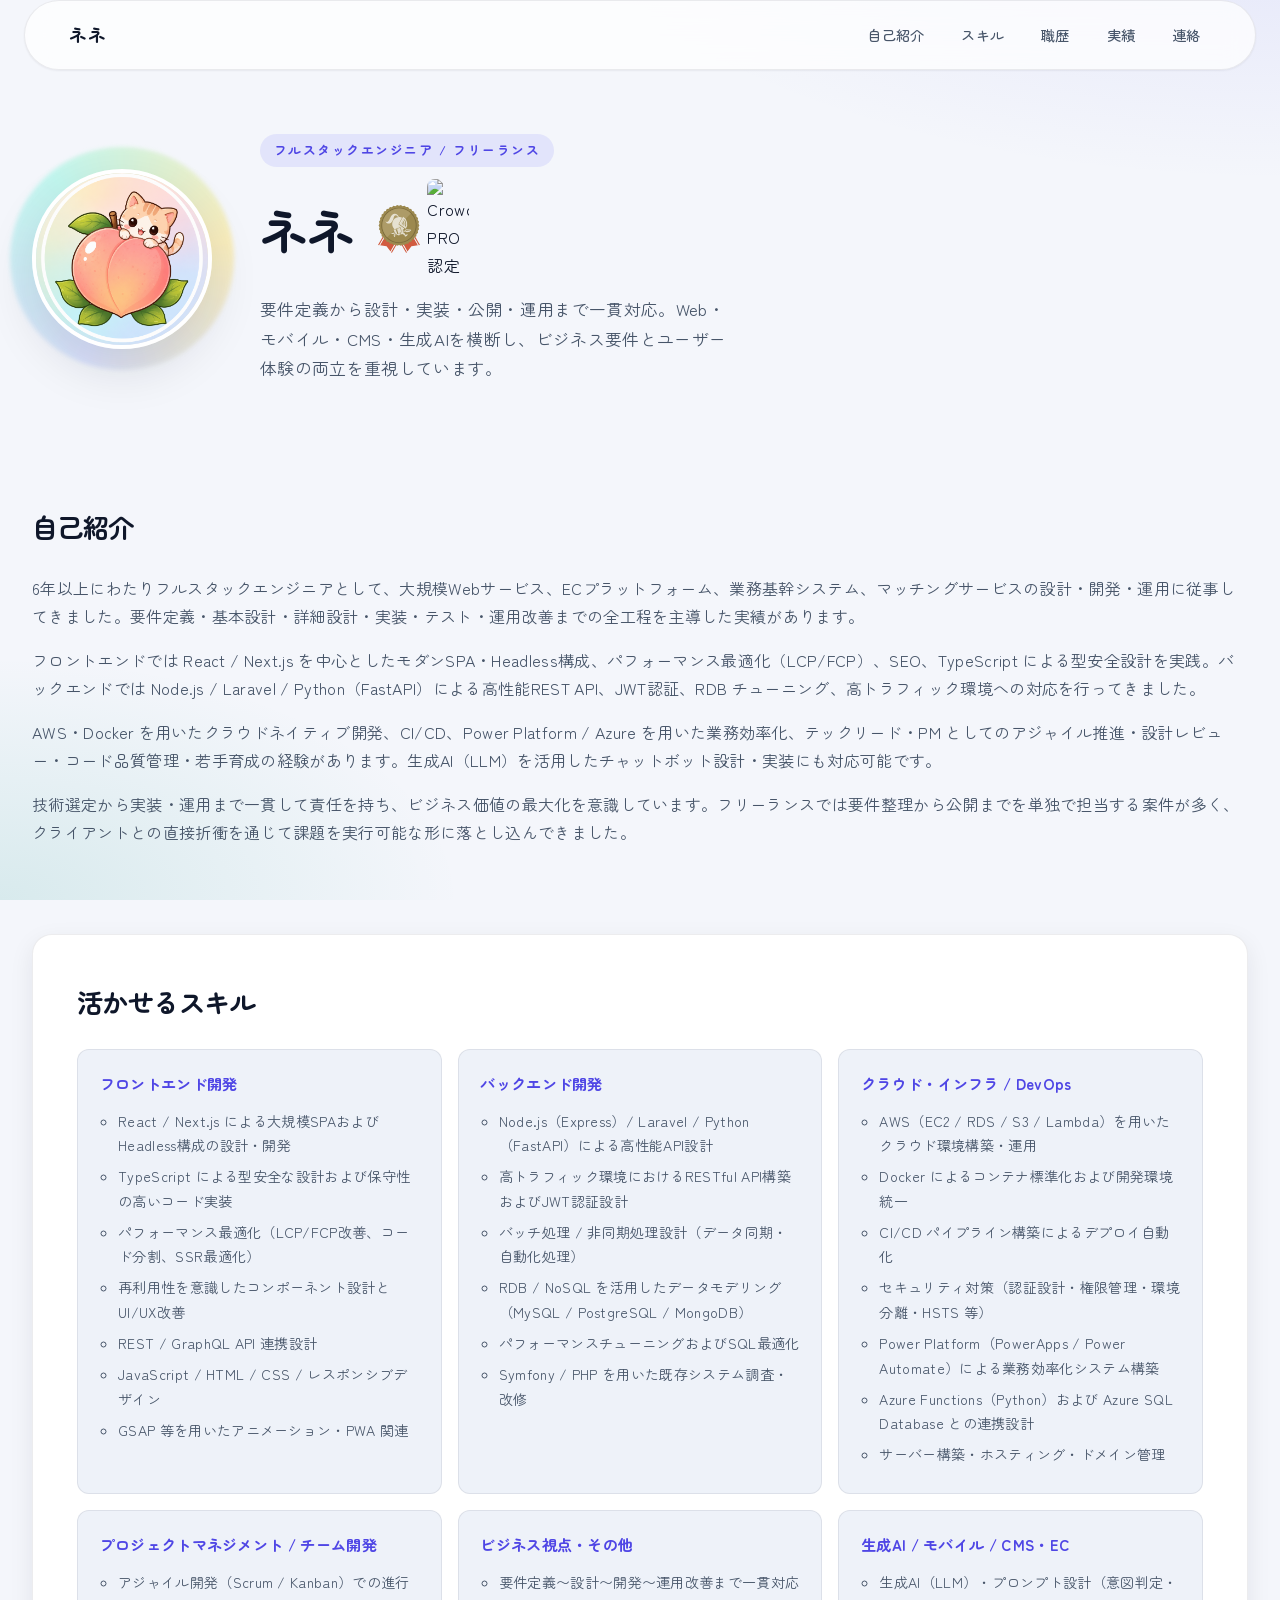
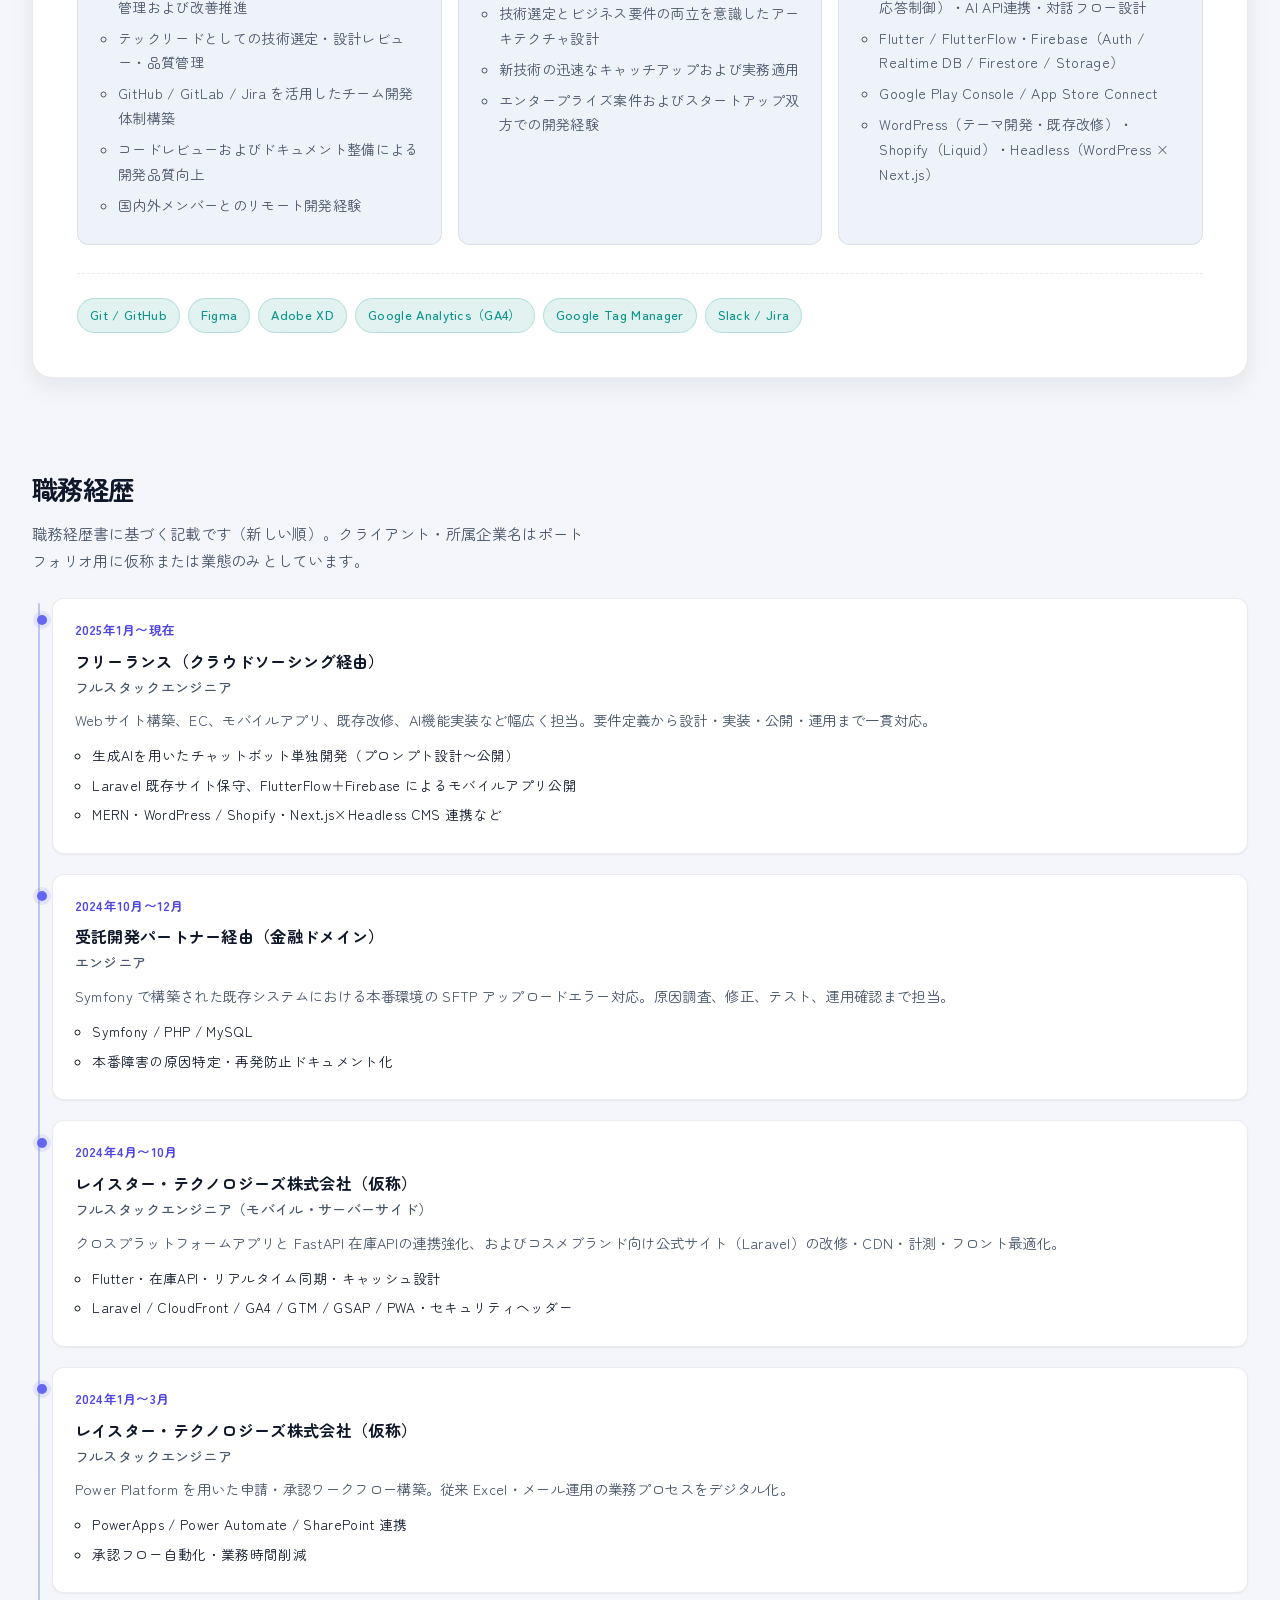
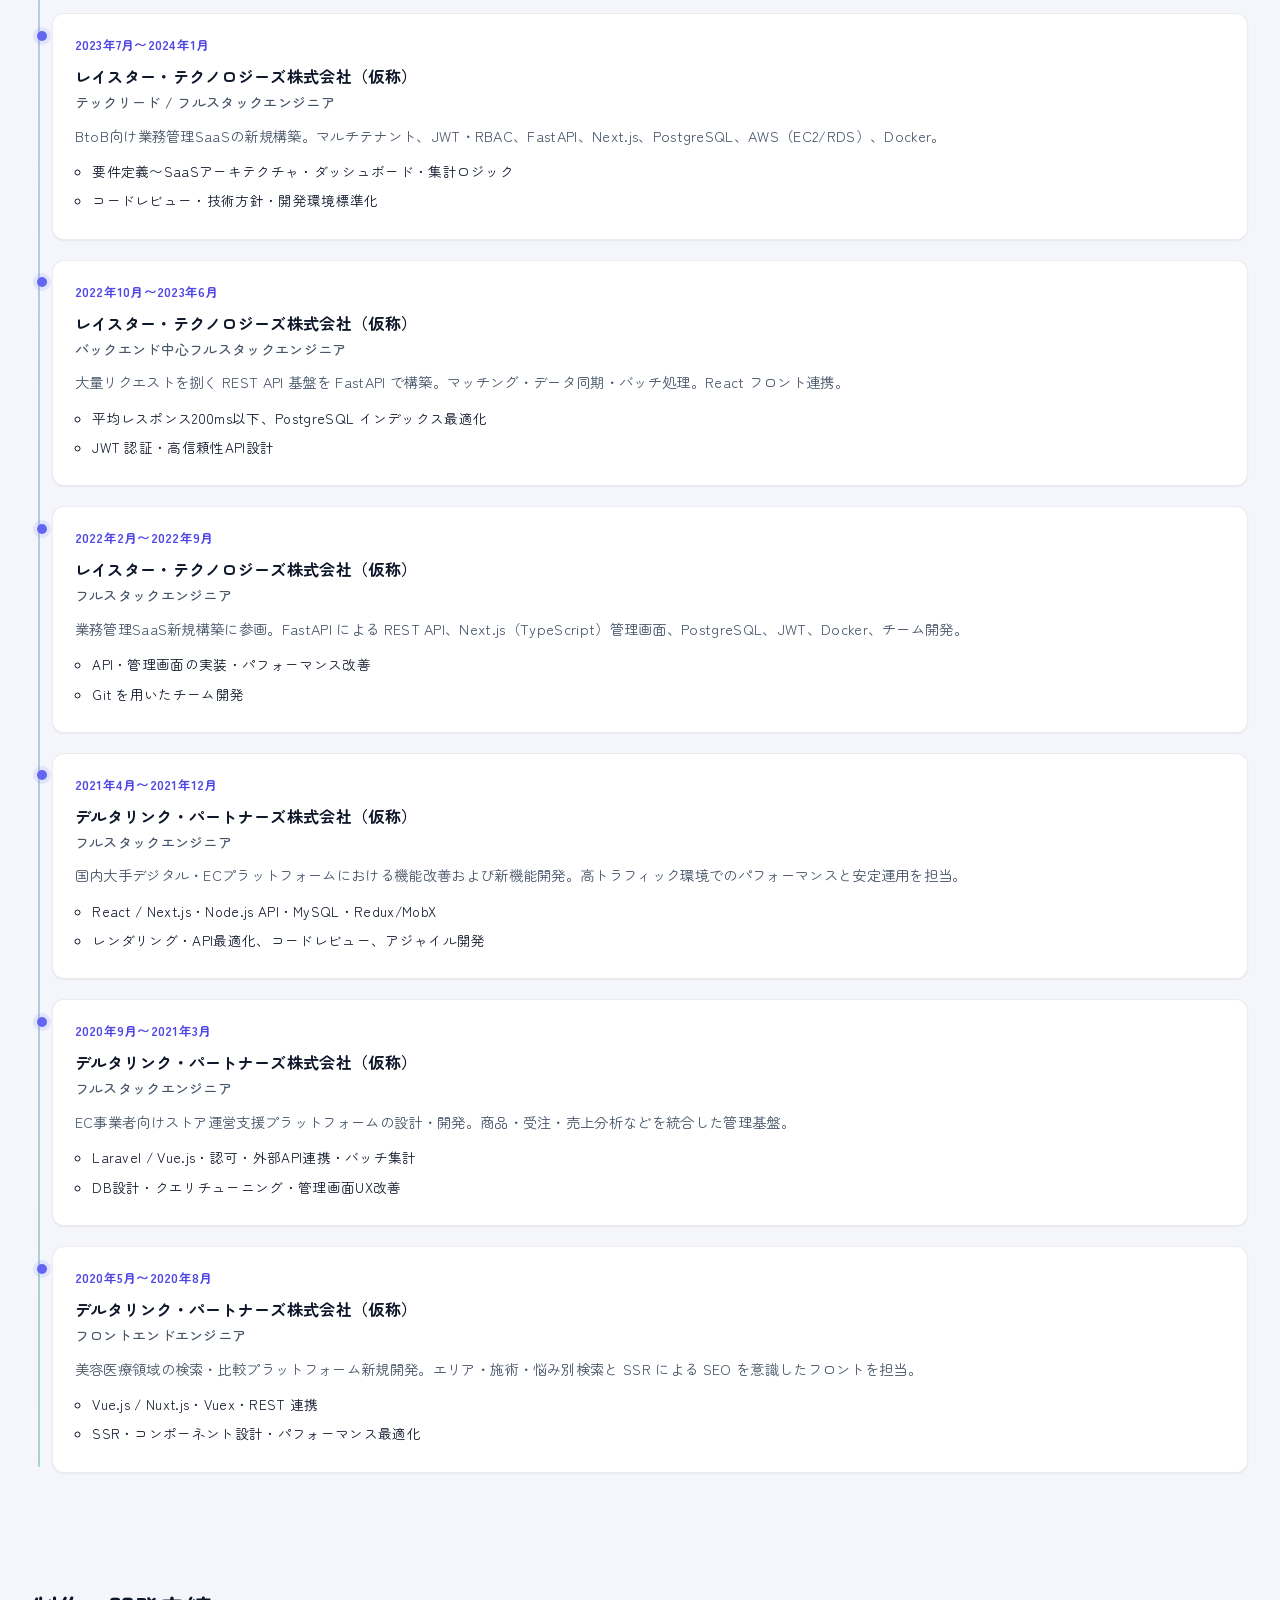
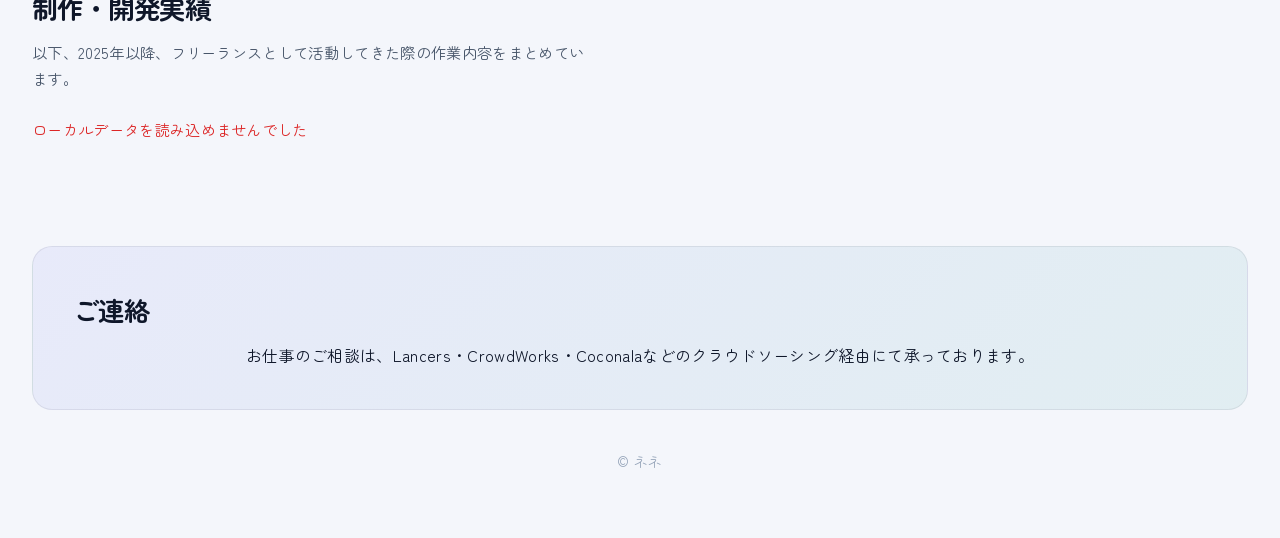
==== index.html @ 9980158f "Init" ====
<!doctype html>
<html lang="ja">
  <head>
    <meta charset="UTF-8" />
    <link rel="preconnect" href="https://fonts.googleapis.com" />
    <link rel="preconnect" href="https://fonts.gstatic.com" crossorigin />
    <link
      href="https://fonts.googleapis.com/css2?family=M+PLUS+Rounded+1c:wght@400;500;700;800&family=Zen+Maru+Gothic:wght@400;500;700&display=swap"
      rel="stylesheet"
    />
    <link rel="icon" type="image/png" href="/avatar.png" />
    <meta name="viewport" content="width=device-width, initial-scale=1.0" />
    <meta name="description" content="ネネのポートフォリオ。フルスタックエンジニアとしての実績とスキル。" />
    <title>ネネ — ポートフォリオ</title>
    <script type="module" crossorigin src="/assets/index-CejS1i5n.js"></script>
    <link rel="stylesheet" crossorigin href="/assets/index-DqCKIw-B.css">
  </head>
  <body>
    <div id="root"></div>
  </body>
</html>
---- assets/index-DqCKIw-B.css ----
:root{--bg:#f4f6fb;--bg-elevated:#fff;--bg-muted:#eef2f9;--text:#0f172a;--text-soft:#475569;--text-muted:#94a3b8;--accent:#6366f1;--accent-soft:#6366f11f;--accent-hot:#4f46e5;--leaf:#0d9488;--leaf-soft:#0d94881f;--border:#0f172a14;--border-strong:#0f172a1f;--shadow-sm:0 1px 2px #0f172a0f;--shadow-md:0 8px 24px #0f172a14;--shadow-lg:0 20px 50px #0f172a1f;--radius:20px;--radius-sm:12px;--font:"Zen Maru Gothic", "M PLUS Rounded 1c", "Hiragino Maru Gothic ProN", "Yu Gothic UI", "Meiryo", sans-serif;--lightningcss-light:initial;--lightningcss-dark: ;color-scheme:light only}*,:before,:after{box-sizing:border-box}html{scroll-behavior:smooth}body{font-family:var(--font);letter-spacing:.02em;color:var(--text);background:var(--bg);background-image:radial-gradient(120% 80% at 100% -20%,#6366f126,#0000 50%),radial-gradient(80% 60% at 0 100%,#0d94881f,#0000 45%);background-attachment:fixed;margin:0;font-size:1rem;line-height:1.75}#root{min-height:100svh}a{color:var(--accent-hot);text-underline-offset:3px}a:hover{color:var(--leaf)}button,input,textarea,select{font-family:inherit}.sr-only{clip:rect(0, 0, 0, 0);white-space:nowrap;border:0;width:1px;height:1px;margin:-1px;padding:0;position:absolute;overflow:hidden}.layout{max-width:1440px;margin:0 auto;padding:0 clamp(1rem,3vw,2rem) 4rem}main section[id]{scroll-margin-top:5.5rem}.site-header{z-index:40;border:1px solid var(--border);-webkit-backdrop-filter:blur(14px);backdrop-filter:blur(14px);box-shadow:var(--shadow-sm);background:#ffffffb8;border-radius:999px;flex-wrap:wrap;justify-content:space-between;align-items:center;gap:1rem;margin:0 -.5rem;padding:1rem 2.75rem;display:flex;position:sticky;top:0}.logo{letter-spacing:.06em;color:var(--text);font-size:1.1rem;font-weight:700;text-decoration:none}.logo:hover{color:var(--accent-hot)}.nav{flex-wrap:wrap;gap:.35rem 1rem;display:flex}.nav-toggle{display:none}.nav a{color:var(--text-soft);border-radius:999px;padding:.35rem .65rem;font-size:.88rem;font-weight:500;text-decoration:none;transition:background .15s,color .15s}.nav a:hover{color:var(--text);background:var(--accent-soft)}@media (width<=720px){.site-header{border-radius:14px;gap:.65rem;padding:.8rem 1rem;position:sticky;top:.5rem}.nav-toggle{border:1px solid var(--border);cursor:pointer;background:#fff;border-radius:10px;flex-direction:column;justify-content:center;gap:4px;width:2.4rem;height:2.4rem;margin-left:auto;padding:0;display:inline-flex}.nav-toggle__bar{background:var(--text);border-radius:999px;width:18px;height:2px;margin:0 auto;display:block}.nav{border-top:1px solid var(--border);gap:.35rem .5rem;width:100%;margin-top:.3rem;padding-top:.55rem;display:none}.nav.is-open{display:flex}}.hero{grid-template-columns:auto 1fr;align-items:center;gap:clamp(1.5rem,4vw,3rem);padding:clamp(2rem,5vw,4rem) 0;display:grid}@media (width<=720px){.hero{text-align:center;grid-template-columns:1fr}.hero__text{text-align:center}.hero__visual{justify-self:center}}.hero__visual{aspect-ratio:1;flex-shrink:0;width:clamp(140px,28vw,180px);position:relative}@keyframes hero-blob-spin{0%{transform:rotate(0)}to{transform:rotate(360deg)}}.hero__blob{opacity:.55;filter:blur(2px);z-index:0;transform-origin:50%;background:conic-gradient(from 200deg,#c7d2fe,#99f6e4,#fde68a,#c7d2fe);border-radius:50%;animation:10s linear infinite hero-blob-spin;position:absolute;inset:-12%}@media (prefers-reduced-motion:reduce){.hero__blob{animation:none}}.hero__avatar{z-index:1;box-sizing:border-box;object-fit:cover;width:100%;height:100%;box-shadow:var(--shadow-lg);border:4px solid #fff;border-radius:50%;margin:0;padding:0;display:block;position:relative}.hero__eyebrow{letter-spacing:.12em;text-transform:uppercase;color:var(--accent-hot);background:var(--accent-soft);border-radius:999px;margin:0 0 .75rem;padding:.35rem .85rem;font-size:.8rem;font-weight:600;display:inline-block}.hero h1{letter-spacing:-.02em;margin:0;font-size:clamp(2rem,4.5vw,3rem);font-weight:700;line-height:1.15}.hero__title-row{flex-wrap:wrap;align-items:center;gap:1.5rem;margin:0 0 1rem;display:flex}.hero__rank-icons{align-items:center;gap:.45rem;display:inline-flex}.hero__lead{max-width:52ch;color:var(--text-soft);margin:0;font-size:1.05rem}.hero__certified-icon{border-radius:8px;width:42px;height:auto;display:block}.section{padding:clamp(2.5rem,5vw,3.5rem) 0}.section-head{margin-bottom:1.5rem}.section__title{letter-spacing:-.02em;margin:0 0 .5rem;font-size:clamp(1.35rem,2.5vw,1.65rem);font-weight:700}.section__subtitle{max-width:70ch;color:var(--text-soft);margin:0;font-size:.95rem}.section--muted{background:var(--bg-elevated);border-radius:var(--radius);border:1px solid var(--border);box-shadow:var(--shadow-md);margin:2rem 0;padding:clamp(2rem,4vw,2.75rem)}.section--accent{border-radius:var(--radius);border:1px solid var(--border);background:linear-gradient(135deg,#6366f114 0%,#0d948814 100%);margin-top:2rem;padding:clamp(2rem,4vw,2.5rem)}.prose p{color:var(--text-soft);margin:0 0 1rem}.prose p:last-child{margin-bottom:0}.prose--center{text-align:center;margin:0}.skill-grid{grid-template-columns:repeat(auto-fill,minmax(280px,1fr));gap:1rem;margin:0;padding:0;list-style:none;display:grid}.skill-card{background:var(--bg-muted);border:1px solid var(--border);border-radius:var(--radius-sm);height:100%;padding:1.25rem 1.35rem;transition:border-color .15s,box-shadow .15s}.skill-card:hover{border-color:var(--border-strong);box-shadow:var(--shadow-sm)}.skill-card__label{color:var(--accent-hot);margin:0 0 .75rem;font-size:.95rem;font-weight:600}.skill-card__list{color:var(--text-soft);margin:0;padding-left:1.15rem;font-size:.88rem}.skill-card__list li{margin-bottom:.4rem}.skill-tags{border-top:1px dashed var(--border);flex-wrap:wrap;gap:.5rem;margin-top:1.75rem;padding-top:1.5rem;display:flex}.skill-tag{background:var(--leaf-soft);color:var(--leaf);border:1px solid #0d948833;border-radius:999px;padding:.35rem .75rem;font-size:.8rem;font-weight:500}.experience .section__subtitle{margin-top:.35rem}.timeline{margin:0;padding:0 0 0 1.25rem;list-style:none;position:relative}.timeline:before{content:"";background:linear-gradient(180deg, var(--accent), var(--leaf));opacity:.35;border-radius:2px;width:2px;position:absolute;top:.35rem;bottom:.35rem;left:.35rem}.timeline__item{margin-bottom:1.25rem;position:relative}.timeline__item:last-child{margin-bottom:0}.timeline__item:before{content:"";background:var(--accent);width:10px;height:10px;box-shadow:0 0 0 4px var(--accent-soft);z-index:1;border-radius:50%;position:absolute;top:1.1rem;left:-.95rem}.timeline__card{background:var(--bg-elevated);border:1px solid var(--border);border-radius:var(--radius-sm);box-shadow:var(--shadow-sm);max-width:100%;padding:1.25rem 1.35rem}.timeline__period{color:var(--accent-hot);letter-spacing:.02em;font-size:.8rem;font-weight:700}.timeline__org{color:var(--text);margin-top:.35rem;font-size:1rem;font-weight:700}.timeline__role{color:var(--text-soft);margin-bottom:.5rem;font-size:.88rem;font-weight:500}.timeline__summary{color:var(--text-soft);margin:0 0 .75rem;font-size:.9rem}.timeline__highlights{color:var(--text);margin:0;padding-left:1.1rem;font-size:.85rem}.timeline__highlights li{margin-bottom:.35rem}.status{color:var(--text-soft);font-size:.95rem}.status--error{color:#dc2626}.work-grid{grid-template-columns:repeat(auto-fill,minmax(min(100%,340px),1fr));gap:1.5rem;margin:0;padding:0;list-style:none;display:grid}.work-tile{background:var(--bg-elevated);border-radius:var(--radius-sm);border:1px solid var(--border);height:100%;box-shadow:var(--shadow-sm);flex-direction:column;transition:transform .18s,box-shadow .18s;display:flex;overflow:hidden}.work-tile:hover{box-shadow:var(--shadow-md);transform:translateY(-3px)}.work-tile__media{border-bottom:1px solid var(--border)}.work-tile__body{cursor:pointer;text-align:left;width:100%;font:inherit;color:inherit;background:0 0;border:none;flex-direction:column;flex:1;align-items:flex-start;gap:.5rem;margin:0;padding:1.1rem 1.2rem 1.25rem;display:flex}.work-tile__badges{flex-wrap:wrap;align-items:center;gap:.5rem;display:flex}.work-tile__no{color:var(--text-muted);font-size:.75rem;font-weight:600}.work-tile__period{color:var(--leaf);background:var(--leaf-soft);border-radius:6px;padding:.2rem .55rem;font-size:.8rem;font-weight:700}.work-tile__title{color:var(--text);-webkit-line-clamp:3;-webkit-box-orient:vertical;margin:0;font-size:.98rem;font-weight:600;line-height:1.45;display:-webkit-box;overflow:hidden}.work-tile__cta{color:var(--accent-hot);margin-top:auto;font-size:.82rem;font-weight:600}.work-tile__body:hover .work-tile__cta{text-underline-offset:3px;text-decoration:underline}.image-slider{background:#0f172a;width:100%;position:relative;overflow:hidden}.image-slider--sm{aspect-ratio:16/10}.image-slider--lg{aspect-ratio:16/9;max-height:min(52vh,480px)}.image-slider--empty{box-sizing:border-box;background:linear-gradient(145deg,#f1f5f9 0%,#e2e8f0 55%,#cbd5e1 100%);border:1px dashed #94a3b8a6;justify-content:center;align-items:center;display:flex}.image-slider__empty-inner{text-align:center;flex-direction:column;justify-content:center;align-items:center;gap:.35rem;max-width:22ch;padding:1rem 1.25rem;display:flex}.image-slider__empty-icon{opacity:.92;filter:drop-shadow(0 2px 6px #0f172a1f)}.image-slider__empty-title{color:var(--text-soft);letter-spacing:.04em;font-size:.92rem;font-weight:700}.image-slider__empty-hint{color:var(--text-muted);font-size:.75rem;line-height:1.45}.image-slider__viewport{position:absolute;inset:0;overflow:hidden}.image-slider__track{will-change:transform;flex-flow:row;height:100%;transition:transform .55s cubic-bezier(.33,1,.68,1);display:flex}@media (prefers-reduced-motion:reduce){.image-slider__track{transition:transform .01ms}}.image-slider__slide{flex-shrink:0;min-width:0;height:100%}.image-slider__slide-hit{cursor:default;width:100%;height:100%}.image-slider__slide-hit[role=button]{cursor:pointer}.image-slider__img{object-fit:cover;vertical-align:middle;width:100%;height:100%;display:block}.image-slider__nav{width:2.25rem;height:2.25rem;color:var(--text);cursor:pointer;box-shadow:var(--shadow-sm);z-index:2;background:#ffffffeb;border:none;border-radius:50%;justify-content:center;align-items:center;font-size:1.25rem;line-height:1;display:flex;position:absolute;top:50%;transform:translateY(-50%)}.image-slider__nav:hover{background:#fff}.image-slider__nav--prev{left:.5rem}.image-slider__nav--next{right:.5rem}.image-slider__dots{z-index:2;gap:.35rem;display:flex;position:absolute;bottom:.5rem;left:50%;transform:translate(-50%)}.image-slider__dot{background:#ffffff73;border-radius:50%;width:6px;height:6px;transition:width .35s,background .25s,border-radius .25s}.image-slider__dot.is-active{background:#fff;border-radius:999px;width:18px}.modal-backdrop{z-index:100;-webkit-backdrop-filter:blur(6px);backdrop-filter:blur(6px);background:#0f172a8c;justify-content:center;align-items:flex-start;padding:clamp(1rem,3vh,2rem);display:flex;position:fixed;inset:0;overflow-y:auto}.modal-dialog{background:var(--bg-elevated);border-radius:var(--radius);border:1px solid var(--border);width:min(920px,100%);box-shadow:var(--shadow-lg);margin:auto;position:relative;overflow:hidden}.modal-close{z-index:5;width:2.5rem;height:2.5rem;color:var(--text);cursor:pointer;box-shadow:var(--shadow-sm);background:#fffffff2;border:none;border-radius:50%;font-size:1.5rem;line-height:1;position:absolute;top:.65rem;right:.65rem}.modal-close:hover{background:#fff}@media (width<=720px){.modal-close{width:2rem;height:2rem;font-size:1.2rem;top:.5rem;right:.5rem}.image-slider__nav{width:1.85rem;height:1.85rem;font-size:1rem}.image-slider__nav--prev{left:.35rem}.image-slider__nav--next{right:.35rem}}.modal-dialog__slider{border-bottom:1px solid var(--border)}.modal-dialog__body{max-height:min(60vh,560px);padding:1.25rem 1.5rem 1.75rem;overflow-y:auto}.modal-dialog__meta{flex-wrap:wrap;align-items:center;gap:.5rem;margin:0 0 .5rem;display:flex}.modal-dialog__no{color:var(--text-muted);font-size:.8rem;font-weight:600}.modal-dialog__period{color:var(--leaf);font-size:.85rem;font-weight:700}.modal-dialog__title{margin:0;font-size:1.2rem;font-weight:700;line-height:1.4}.modal-dialog__title-row{justify-content:space-between;align-items:flex-start;gap:.75rem;margin:0 0 1rem;display:flex}.modal-dialog__visit-link{border:1px solid var(--border-strong);background:var(--accent-soft);color:var(--accent-hot);border-radius:999px;flex-shrink:0;align-items:center;padding:.35rem .7rem;font-size:.78rem;font-weight:700;line-height:1;text-decoration:none;display:inline-flex}.modal-dialog__visit-link:hover{text-underline-offset:3px;text-decoration:underline}.modal-block{margin-top:1.1rem}.modal-block:first-of-type{margin-top:0}.modal-block__label{letter-spacing:.06em;text-transform:uppercase;color:var(--accent-hot);margin:0 0 .4rem;font-size:.75rem;font-weight:700}.modal-block__text{color:var(--text-soft);margin:0;font-size:.9rem}.modal-block__text.pre{white-space:pre-wrap}.site-footer{text-align:center;color:var(--text-muted);padding:2.5rem 0 0;font-size:.85rem}.site-footer p{margin:0}
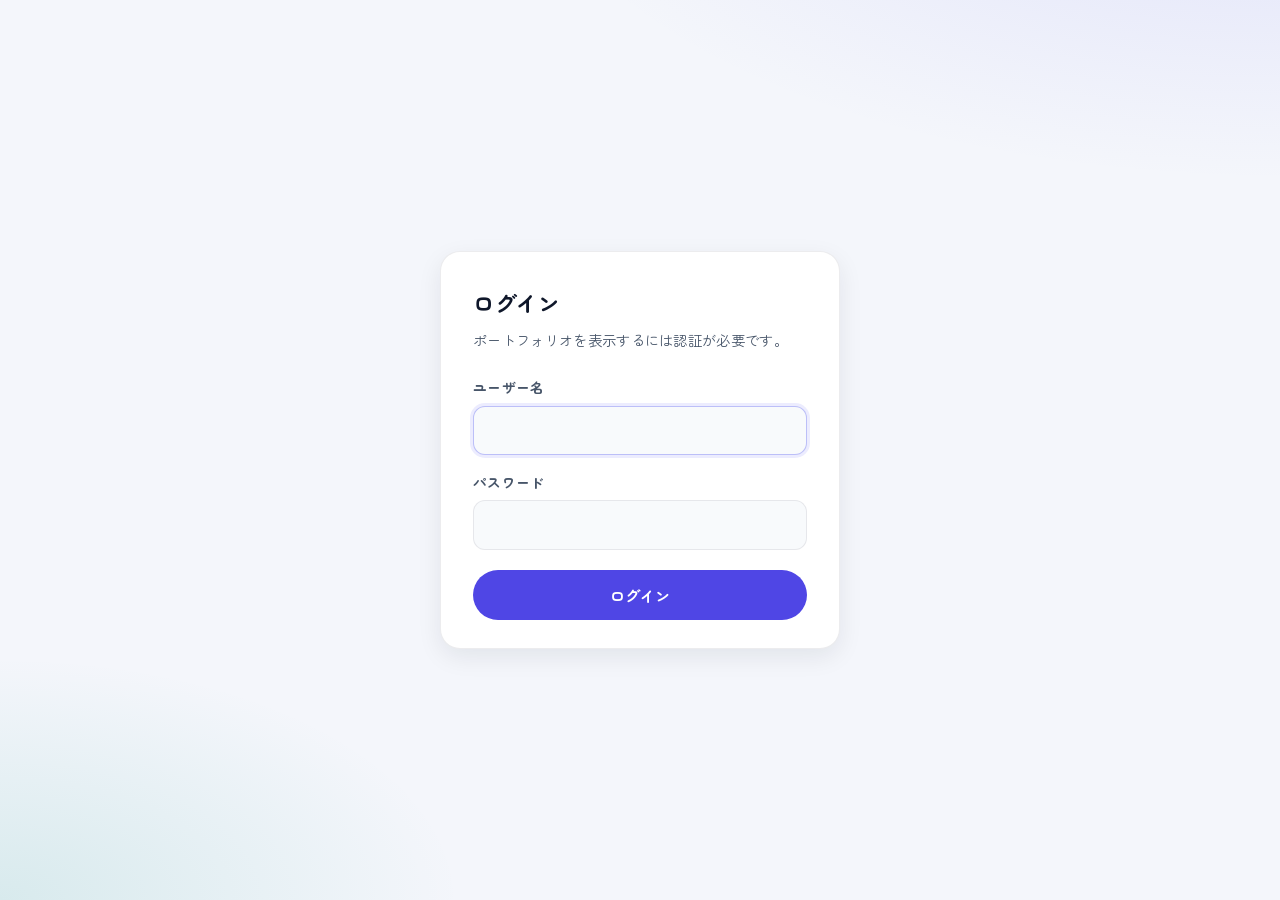
==== commit 74b37f23: "[add] login" ====
--- a/index.html
+++ b/index.html
@@ -12,6 +12,12 @@
     <meta name="viewport" content="width=device-width, initial-scale=1.0" />
     <meta name="description" content="ネネのポートフォリオ。フルスタックエンジニアとしての実績とスキル。" />
     <title>ネネ — ポートフォリオ</title>
+    <script src="/auth.js"></script>
+    <script>
+      if (!window.PortfolioAuth || !window.PortfolioAuth.isAuthenticated()) {
+        window.location.replace("/login.html");
+      }
+    </script>
     <script type="module" crossorigin src="/assets/index-CejS1i5n.js"></script>
     <link rel="stylesheet" crossorigin href="/assets/index-DqCKIw-B.css">
   </head>
